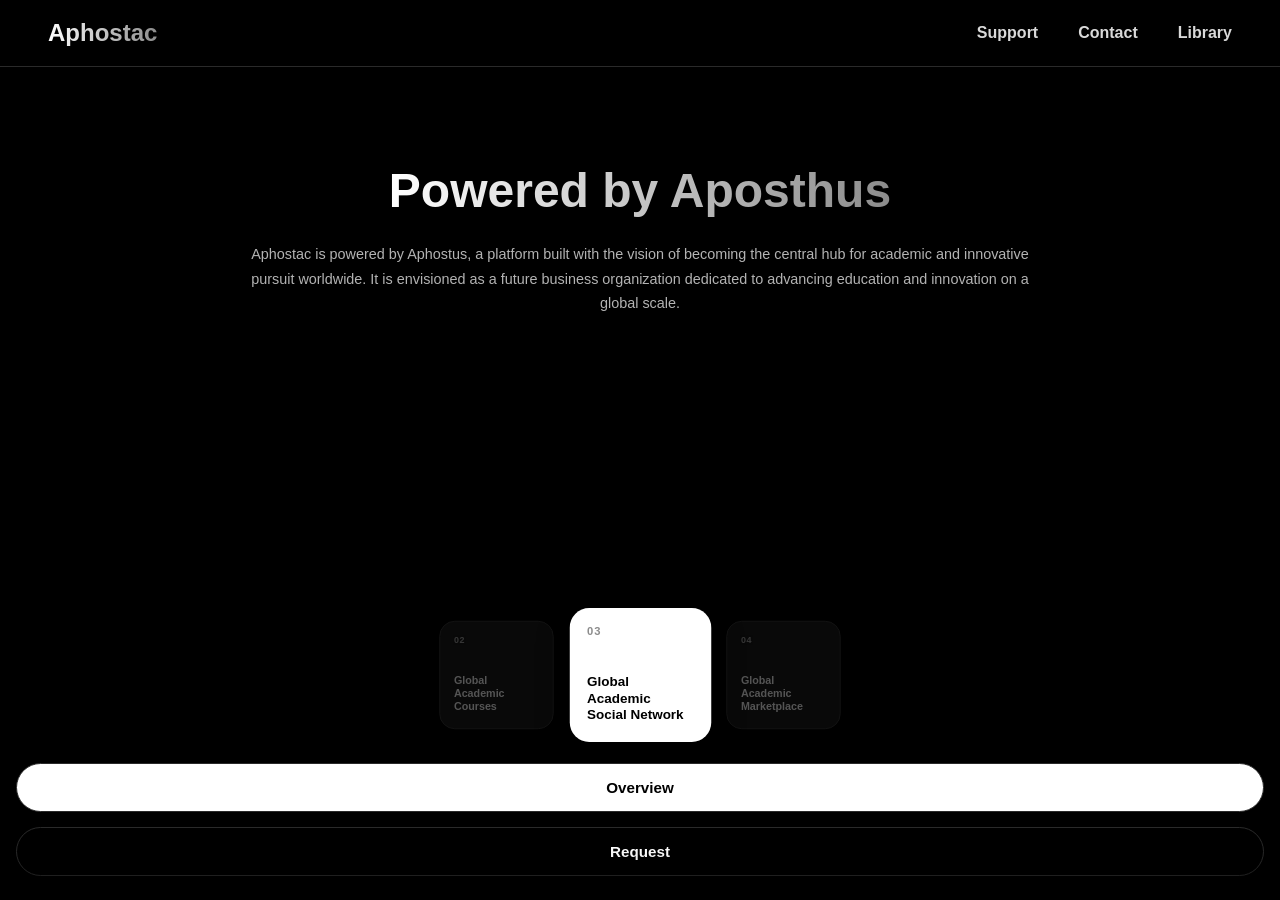
==== index.html @ 4a08800a "Add files via upload" ====
<!DOCTYPE html>
<html lang="en-US">
  <!---Copyrights: 2026 Gabriel Yoan L. Cortez. All rights reserved--->
  <!---Webnotes: Keep in mind to watch out for sources, links, href attributes
  because it will affect the website styles--->

  <head>

    <!--- Metalines --->
    <meta charset="utf-8">
    <meta name="author" content="Gabriel Yoan L. Cortez">
    <meta name="description" content="The official page of Aphostac">
    <meta name="viewport" content="width=device-width, initial-scale=1.0">
    <title>Aphostac</title>
    <!--- Connections --->
    <link rel="stylesheet" href="style.css">
    <script src="script.js" defer></script>
    <link rel="icon" href="Images/Icon.png" type="image/x-icon">
    
  </head>
  <body>

    <!--- Navbar --->
    <div class="nav-container">
      <h1 class="nav-title">Aphostac</h1>
      <nav class="navbar">
        <ul class="nav-list">
          <li><a href="support.html">Support</a></li>
          <li><a href="contact.html">Contact</a></li>
          <li><a href="library.html">Library</a></li>
        </ul>
      </nav>
    </div>
    
    <!--- Mainsect --->
    <main class=main-section>
      <h1 class="title-main">Powered by Aposthus</h1>
      <p class="description-main">Aphostac is powered by Aphostus, a platform built with the vision of 
        becoming the central hub for academic and innovative pursuit worldwide. 
        It is envisioned as a future business organization dedicated to advancing education and innovation on a global scale.
      </p>
      <button class="Viewact-main">Overview</button>
      <button class="Groupact-main">Request</button>
    </main>
    <!--- Showcards --->
    <div class="deck-wrapper">
      <div class="card-deck" id="cardDeck">
        <a class="deck-card deck-card-side" id="deckCardLeft" href="aspects.html">
          <span class="deck-card-index">01</span>
          <h3 class="deck-card-title">Global Academic Workspace</h3>
        </a>
        <a class="deck-card deck-card-center" id="deckCardCenter" href="aspects.html">
          <span class="deck-card-index">02</span>
          <h3 class="deck-card-title">Global Academic Courses</h3>
        </a>
        <a class="deck-card deck-card-side" id="deckCardRight" href="aspects.html">
          <span class="deck-card-index">03</span>
          <h3 class="deck-card-title">Global Academic Social Network</h3>
        </a>
      </div>
    </div>
    <!--- Popup Overlay --->
    <div class="popup-overlay" id="popupOverlay"></div>

    <!--- Overview Popup --->
    <div class="popup-sheet" id="overviewSheet" aria-hidden="true">
      <div class="popup-handle"></div>
      <div class="popup-scroll">
        <div class="popup-header">
          <span class="popup-eyebrow">Overview</span>
          <h2 class="popup-title">About Aphostac</h2>
        </div>

        <div class="popup-section">
          <h3 class="popup-subtitle">Our History</h3>
          <p class="popup-text">Aphostac began as a simple idea: education and innovation shouldn't be scattered across dozens of disconnected tools and platforms. What started as a small academic project grew into a vision for a single global hub, powered by Aphostus, where students, teachers, and institutions could learn, collaborate, and build together. Today, Aphostac is being developed with that same founding principle in mind — bringing structure, community, and intelligence into one connected academic experience.
          Developed by Gabriel Yoan L. Cortez (Founder)</p>
        </div>

        <div class="popup-section">
          <h3 class="popup-subtitle">What Aphostac Offers</h3>
          <div class="popup-cards">

            <div class="popup-card">
              <span class="popup-card-index">01</span>
              <h4 class="popup-card-title">Unified Academic Workspace</h4>
              <p class="popup-card-text">A single space where students and teachers manage coursework, projects, and communication together, removing the need to juggle multiple disconnected apps for one class.</p>
            </div>

            <div class="popup-card">
              <span class="popup-card-index">02</span>
              <h4 class="popup-card-title">Global Academic Courses</h4>
              <p class="popup-card-text">Structured, interconnected courses that let teachers build curricula and let students learn at their own pace, with progress tracked clearly across every subject.</p>
            </div>

            <div class="popup-card">
              <span class="popup-card-index">03</span>
              <h4 class="popup-card-title">Academic Social Network</h4>
              <p class="popup-card-text">A dedicated space for students and educators to connect with peers and mentors worldwide, share ideas, and build academic relationships beyond the classroom.</p>
            </div>

            <div class="popup-card">
              <span class="popup-card-index">04</span>
              <h4 class="popup-card-title">Innovation & Research Hub</h4>
              <p class="popup-card-text">A place for students to publish projects and for teachers to guide research, with tools designed to encourage original thinking and real academic contribution.</p>
            </div>

            <div class="popup-card">
              <span class="popup-card-index">05</span>
              <h4 class="popup-card-title">AI Academic Support</h4>
              <p class="popup-card-text">Built-in AI assistance to help students study smarter and help teachers save time on grading, feedback, and lesson planning, without replacing the human side of learning.</p>
            </div>

          </div>
        </div>
      </div>
    </div>

    <!--- Request Popup --->
    <div class="popup-sheet" id="requestSheet" aria-hidden="true">
      <div class="popup-handle"></div>
      <div class="popup-scroll">
        <div class="popup-header">
          <span class="popup-eyebrow">Request</span>
          <h2 class="popup-title">Get Early Access</h2>
          <p class="popup-text">Aphostac hasn't launched yet. Leave your details below and we'll notify you the moment it's available.</p>
        </div>

        <form class="popup-form" id="requestForm">
          <label class="popup-label">
            Full Name
            <input class="popup-input" type="text" name="name" placeholder="Your name" required>
          </label>

          <label class="popup-label">
            Email Address
            <input class="popup-input" type="email" name="email" placeholder="you@example.com" required>
          </label>

          <label class="popup-label">
            I am a
            <select class="popup-input" name="role" required>
              <option value="" disabled selected>Select one</option>
              <option value="student">Student</option>
              <option value="teacher">Teacher</option>
              <option value="institution">Institution</option>
              <option value="other">Other</option>
            </select>
          </label>

          <label class="popup-label">
            Message (optional)
            <textarea class="popup-input popup-textarea" name="message" placeholder="Tell us a bit about yourself..."></textarea>
          </label>

          <button class="popup-submit" type="submit">Request Early Access</button>
          <p class="popup-form-note" id="requestFormNote"></p>
        </form>
      </div>
    </div>
    
  </body>
</html>
---- style.css ----
/* Fonts >>> */
@font-face {
  font-family: 'ClashDisplay';
  src: url('Fonts/Clash Display/Woff2/ClashDisplay-Extralight.woff2') format('woff2'),
       url('Fonts/Clash Display/Woff1/ClashDisplay-Extralight.woff') format('woff');
  font-weight: 200;
  font-style: normal;
  font-display: swap;
}

@font-face {
  font-family: 'ClashDisplay';
  src: url('Fonts/Clash Display/Woff2/ClashDisplay-Light.woff2') format('woff2'),
       url('Fonts/Clash Display/Woff1/ClashDisplay-Light.woff') format('woff');
  font-weight: 300;
  font-style: normal;
  font-display: swap;
}

@font-face {
  font-family: 'ClashDisplay';
  src: url('Fonts/Clash Display/Woff2/ClashDisplay-Regular.woff2') format('woff2'),
       url('Fonts/Clash Display/Woff1/ClashDisplay-Regular.woff') format('woff');
  font-weight: 400;
  font-style: normal;
  font-display: swap;
}

@font-face {
  font-family: 'ClashDisplay';
  src: url('Fonts/Clash Display/Woff2/ClashDisplay-Medium.woff2') format('woff2'),
       url('Fonts/Clash Display/Woff1/ClashDisplay-Medium.woff') format('woff');
  font-weight: 500;
  font-style: normal;
  font-display: swap;
}

@font-face {
  font-family: 'ClashDisplay';
  src: url('Fonts/Clash Display/Woff2/ClashDisplay-Semibold.woff2') format('woff2'),
       url('Fonts/Clash Display/Woff1/ClashDisplay-Semibold.woff') format('woff');
  font-weight: 600;
  font-style: normal;
  font-display: swap;
}

@font-face {
  font-family: 'ClashDisplay';
  src: url('Fonts/Clash Display/Woff2/ClashDisplay-Bold.woff2') format('woff2'),
       url('Fonts/Clash Display/Woff1/ClashDisplay-Bold.woff') format('woff');
  font-weight: 700;
  font-style: normal;
  font-display: swap;
}

@font-face {
  font-family: 'ClashDisplay Variable';
  src: url('Fonts/Clash Display/Woff2/ClashDisplay-Variable.woff2') format('woff2'),
       url('Fonts/Clash Display/Woff1/ClashDisplay-Variable.woff') format('woff');
  font-weight: 200 700;
  font-style: normal;
  font-display: swap;
}

/* Body >>> */
body {
  background-color: black;
  font-family: 'ClashDisplay', sans-serif;
  font-weight: 400;
  margin: 0;
}

/* Navbar >>> */
:root {
  --title-weight: 600;
}

.nav-container {
  display: flex;
  flex-wrap: nowrap;
  align-items: center;
  justify-content: space-between;
  background-color: #000;
  padding: 1.2rem 3rem;
  border-bottom: 1px solid #2a2a2a;
}

.nav-title {
  font-family: 'ClashDisplay', sans-serif;
  font-weight: 600;
  font-size: 1.5rem;
  margin: 0;
  flex-shrink: 0;
  background: linear-gradient(to right, #ffffff, #8c8c8c);
  -webkit-background-clip: text;
  background-clip: text;
  -webkit-text-fill-color: transparent;
  color: transparent;
}

.navbar {
  flex-shrink: 1;
  min-width: 0;
}

.nav-list {
  display: flex;
  flex-wrap: nowrap;
  list-style: none;
  gap: 2.5rem;
  margin: 0;
  padding: 0;
}

.nav-list a {
  font-family: 'ClashDisplay', sans-serif;
  font-weight: 600;
  text-decoration: none;
  color: #d9d9d9;
  font-size: 1rem;
  white-space: nowrap;
  transition: color 0.2s ease;
}

.nav-list a:hover {
  color: #ffffff;
}

/* Medias >>> */
@media (max-width: 768px) {
  .nav-container {
    padding: 1rem 1.5rem;
  }

  .nav-title {
    font-size: 1.4rem;
  }

  .nav-list {
    gap: 1.2rem;
  }

  .nav-list a {
    font-size: 0.85rem;
  }
}

@media (max-width: 480px) {
  .nav-container {
    padding: 0.8rem 1rem;
  }

  .nav-title {
    font-size: 0.85rem;
  }

  .nav-list {
    gap: 0.7rem;
  }

  .nav-list a {
    font-size: 0.7rem;
  }
}

/* Mainsect >>> */
.main-section {
  display: flex;
  flex-direction: column;
  align-items: center;
  justify-content: center;
  text-align: center;
  padding: 6rem 2rem;
  padding-bottom: 10rem;
  max-width: 800px;
  margin: 0 auto;
}

.title-main {
  font-family: 'ClashDisplay', sans-serif;
  font-weight: 600;
  font-size: 3rem;
  margin: 0 0 1.5rem;
  background: linear-gradient(to right, #ffffff, #8c8c8c);
  -webkit-background-clip: text;
  background-clip: text;
  -webkit-text-fill-color: transparent;
  color: transparent;
}

.description-main {
  font-family: 'ClashDisplay', sans-serif;
  font-weight: 400;
  font-size: 0.9rem;
  line-height: 1.7;
  color: #b3b3b3;
  margin: 0;
}

/* Mainbuts >>> */
.Viewact-main,
.Groupact-main {
  position: fixed;
  left: 1rem;
  right: 1rem;
  width: auto;
  font-family: 'ClashDisplay', sans-serif;
  font-weight: 600;
  font-size: 0.95rem;
  padding: 0.95rem 1.5rem;
  border-radius: 999px;
  border: 1px solid #2a2a2a;
  cursor: pointer;
  transition: transform 0.2s ease, opacity 0.2s ease;
  z-index: 100;
}

.Viewact-main:hover,
.Groupact-main:hover {
  transform: translateY(-2px);
  opacity: 0.9;
}

.Groupact-main {
  bottom: max(1.5rem, env(safe-area-inset-bottom));
  background-color: #000000;
  color: #ffffff;
}

.Viewact-main {
  bottom: calc(max(1.5rem, env(safe-area-inset-bottom)) + 4rem);
  background-color: #ffffff;
  color: #000000;
}

@media (max-width: 768px) {
  .main-section {
    padding: 4rem 1.5rem;
    padding-bottom: 9rem;
  }

  .title-main {
    font-size: 2.2rem;
  }

  .description-main {
    font-size: 1rem;
  }
}

@media (max-width: 480px) {
  .main-section {
    padding: 3rem 1rem;
    padding-bottom: 8.5rem;
  }

  .title-main {
    font-size: 1.7rem;
  }

  .description-main {
    font-size: 0.75rem;
  }

  .Viewact-main,
  .Groupact-main {
    left: 0.75rem;
    right: 0.75rem;
    font-size: 0.85rem;
    padding: 0.85rem 1.25rem;
  }

  .Viewact-main {
    bottom: calc(max(1rem, env(safe-area-inset-bottom)) + 3.5rem);
  }

  .Groupact-main {
    bottom: max(1rem, env(safe-area-inset-bottom));
  }
}

/* Card Deck >>> */
.deck-wrapper {
  position: fixed;
  left: 1rem;
  right: 1rem;
  bottom: calc(max(1.5rem, env(safe-area-inset-bottom)) + 8.6rem);
  z-index: 90;
  display: flex;
  justify-content: center;
  pointer-events: none;
}

.card-deck {
  display: flex;
  align-items: center;
  justify-content: center;
  gap: 0.75rem;
  width: 100%;
  max-width: 420px;
  pointer-events: auto;
}

.deck-card {
  flex: 1;
  text-decoration: none;
  border-radius: 18px;
  padding: 1rem;
  display: flex;
  flex-direction: column;
  justify-content: space-between;
  height: 92px;
  overflow: hidden;
  cursor: pointer;
  transition: transform 0.4s cubic-bezier(.22,.9,.32,1),
              opacity 0.4s ease,
              background-color 0.4s ease,
              box-shadow 0.4s ease;
}

.deck-card-index {
  font-family: 'ClashDisplay', sans-serif;
  font-weight: 600;
  font-size: 0.65rem;
  letter-spacing: 0.08em;
}

.deck-card-title {
  font-family: 'ClashDisplay', sans-serif;
  font-weight: 600;
  font-size: 0.78rem;
  line-height: 1.25;
  margin: 0;
}

.deck-card-side {
  background-color: #111111;
  border: 1px solid #262626;
  color: #9a9a9a;
  transform: scale(0.86);
  opacity: 0.55;
}

.deck-card-center {
  background-color: #ffffff;
  color: #000000;
  transform: scale(1.08);
  opacity: 1;
  box-shadow: 0 12px 30px rgba(0, 0, 0, 0.35);
  z-index: 2;
}

.deck-card-center .deck-card-index {
  opacity: 0.45;
}

.deck-card-side .deck-card-index {
  opacity: 0.6;
}

.deck-card.is-swapping {
  opacity: 0;
  transform: scale(0.9) translateY(6px);
}

@media (max-width: 480px) {
  .deck-wrapper {
    bottom: calc(max(1rem, env(safe-area-inset-bottom)) + 7.2rem);
  }
  .card-deck {
    gap: 0.5rem;
    max-width: 340px;
  }
  .deck-card {
    height: 78px;
    padding: 0.8rem;
    border-radius: 14px;
  }
  .deck-card-title {
    font-size: 0.68rem;
  }
  .deck-card-index {
    font-size: 0.58rem;
  }
}

/* Popup Sheets >>> */
.popup-overlay {
  position: fixed;
  inset: 0;
  background-color: rgba(0, 0, 0, 0.65);
  opacity: 0;
  pointer-events: none;
  transition: opacity 0.35s ease;
  z-index: 195;
}

.popup-overlay.active {
  opacity: 1;
  pointer-events: auto;
}

.popup-sheet {
  position: fixed;
  left: 0;
  right: 0;
  bottom: 0;
  top: 230px;
  background-color: #0d0d0d;
  border-top: 1px solid #2a2a2a;
  border-radius: 24px 24px 0 0;
  box-shadow: 0 -12px 40px rgba(0, 0, 0, 0.5);
  transform: translateY(100%);
  transition: transform 0.4s cubic-bezier(.22,.9,.32,1);
  z-index: 200;
  display: flex;
  flex-direction: column;
  overflow: hidden;
}

.popup-sheet.active {
  transform: translateY(0);
}

.popup-handle {
  flex-shrink: 0;
  width: 44px;
  height: 4px;
  background-color: #333333;
  border-radius: 999px;
  margin: 0.9rem auto 0.6rem;
  cursor: grab;
  touch-action: none;
}

.popup-scroll {
  overflow-y: auto;
  padding: 0.5rem 1.8rem 3rem;
  -webkit-overflow-scrolling: touch;
}

.popup-header {
  padding-top: 0.5rem;
  margin-bottom: 1.5rem;
}

.popup-eyebrow {
  font-family: 'ClashDisplay', sans-serif;
  font-weight: 600;
  font-size: 0.75rem;
  letter-spacing: 0.12em;
  text-transform: uppercase;
  color: #7a7a7a;
}

.popup-title {
  font-family: 'ClashDisplay', sans-serif;
  font-weight: 600;
  font-size: 1.8rem;
  margin: 0.4rem 0 0.8rem;
  background: linear-gradient(to right, #ffffff, #8c8c8c);
  -webkit-background-clip: text;
  background-clip: text;
  -webkit-text-fill-color: transparent;
  color: transparent;
}

.popup-section {
  margin-bottom: 2rem;
}

.popup-subtitle {
  font-family: 'ClashDisplay', sans-serif;
  font-weight: 600;
  font-size: 1.1rem;
  color: #ffffff;
  margin: 0 0 0.8rem;
}

.popup-text {
  font-family: 'ClashDisplay', sans-serif;
  font-weight: 400;
  font-size: 0.9rem;
  line-height: 1.7;
  color: #b3b3b3;
  margin: 0;
}

.popup-cards {
  display: flex;
  flex-direction: column;
  gap: 0.9rem;
}

.popup-card {
  background-color: #111111;
  border: 1px solid #262626;
  border-radius: 18px;
  padding: 1.2rem 1.3rem;
  transition: border-color 0.2s ease, transform 0.2s ease;
}

.popup-card:hover {
  border-color: #3a3a3a;
  transform: translateY(-2px);
}

.popup-card-index {
  font-family: 'ClashDisplay', sans-serif;
  font-weight: 600;
  font-size: 0.65rem;
  letter-spacing: 0.08em;
  color: #7a7a7a;
}

.popup-card-title {
  font-family: 'ClashDisplay', sans-serif;
  font-weight: 600;
  font-size: 0.95rem;
  color: #ffffff;
  margin: 0.5rem 0 0.5rem;
}

.popup-card-text {
  font-family: 'ClashDisplay', sans-serif;
  font-weight: 400;
  font-size: 0.82rem;
  line-height: 1.6;
  color: #a3a3a3;
  margin: 0;
}

/* Popup Form >>> */
.popup-form {
  display: flex;
  flex-direction: column;
  gap: 1.1rem;
}

.popup-label {
  font-family: 'ClashDisplay', sans-serif;
  font-weight: 500;
  font-size: 0.82rem;
  color: #b3b3b3;
  display: flex;
  flex-direction: column;
  gap: 0.5rem;
}

.popup-input {
  font-family: 'ClashDisplay', sans-serif;
  font-weight: 400;
  font-size: 0.9rem;
  color: #ffffff;
  background-color: #111111;
  border: 1px solid #262626;
  border-radius: 12px;
  padding: 0.85rem 1rem;
  outline: none;
  transition: border-color 0.2s ease;
}

.popup-input:focus {
  border-color: #6a6a6a;
}

.popup-textarea {
  resize: vertical;
  min-height: 90px;
}

.popup-submit {
  font-family: 'ClashDisplay', sans-serif;
  font-weight: 600;
  font-size: 0.95rem;
  padding: 0.95rem 1.5rem;
  border-radius: 999px;
  border: 1px solid #2a2a2a;
  background-color: #ffffff;
  color: #000000;
  cursor: pointer;
  margin-top: 0.4rem;
  transition: transform 0.2s ease, opacity 0.2s ease;
}

.popup-submit:hover {
  transform: translateY(-2px);
  opacity: 0.9;
}

.popup-form-note {
  font-family: 'ClashDisplay', sans-serif;
  font-weight: 400;
  font-size: 0.8rem;
  color: #7a7a7a;
  min-height: 1rem;
  margin: 0;
  opacity: 0;
  transition: opacity 0.3s ease;
}

.popup-form-note.show {
  opacity: 1;
  color: #9ad19a;
}

body.popup-open {
  overflow: hidden;
}

@media (max-width: 768px) {
  .popup-sheet {
    top: 200px;
  }
  .popup-title {
    font-size: 1.5rem;
  }
}

@media (max-width: 480px) {
  .popup-sheet {
    top: 165px;
  }
  .popup-scroll {
    padding: 0.5rem 1.3rem 2.5rem;
  }
  .popup-title {
    font-size: 1.3rem;
  }
}
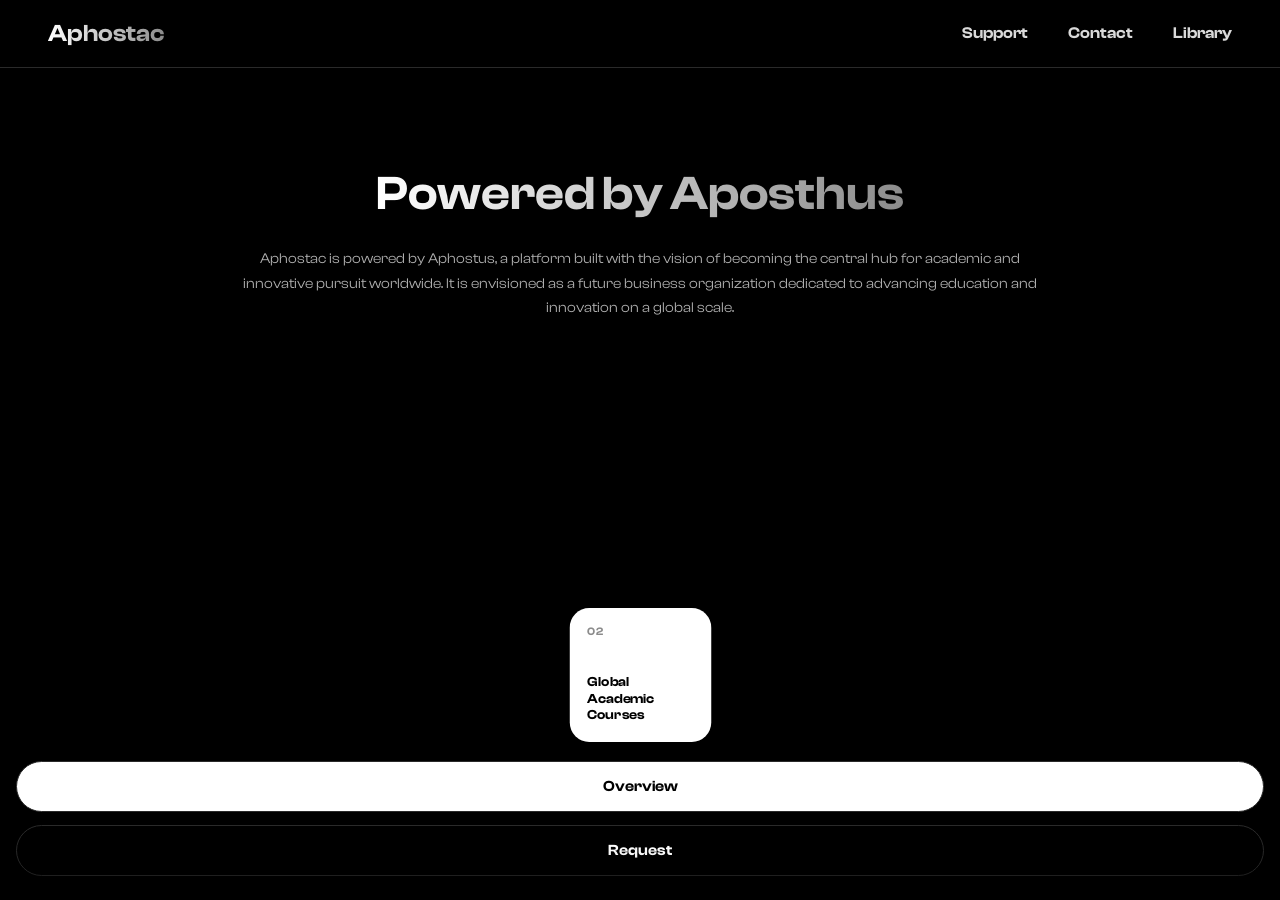
==== commit c8a249ff: "Add files via upload" ====
--- a/index.html
+++ b/index.html
@@ -15,7 +15,7 @@
     <!--- Connections --->
     <link rel="stylesheet" href="style.css">
     <script src="script.js" defer></script>
-    <link rel="icon" href="Images/Icon.png" type="image/x-icon">
+    <link rel="icon" href="Icon.png" type="image/x-icon">
     
   </head>
   <body>
--- a/style.css
+++ b/style.css
@@ -1,8 +1,8 @@
 /* Fonts >>> */
 @font-face {
   font-family: 'ClashDisplay';
-  src: url('Fonts/Clash Display/Woff2/ClashDisplay-Extralight.woff2') format('woff2'),
-       url('Fonts/Clash Display/Woff1/ClashDisplay-Extralight.woff') format('woff');
+  src: url('ClashDisplay-Extralight.woff2') format('woff2'),
+       url('ClashDisplay-Extralight.woff') format('woff');
   font-weight: 200;
   font-style: normal;
   font-display: swap;
@@ -10,8 +10,8 @@
 
 @font-face {
   font-family: 'ClashDisplay';
-  src: url('Fonts/Clash Display/Woff2/ClashDisplay-Light.woff2') format('woff2'),
-       url('Fonts/Clash Display/Woff1/ClashDisplay-Light.woff') format('woff');
+  src: url('ClashDisplay-Light.woff2') format('woff2'),
+       url('ClashDisplay-Light.woff') format('woff');
   font-weight: 300;
   font-style: normal;
   font-display: swap;
@@ -19,8 +19,8 @@
 
 @font-face {
   font-family: 'ClashDisplay';
-  src: url('Fonts/Clash Display/Woff2/ClashDisplay-Regular.woff2') format('woff2'),
-       url('Fonts/Clash Display/Woff1/ClashDisplay-Regular.woff') format('woff');
+  src: url('ClashDisplay-Regular.woff2') format('woff2'),
+       url('ClashDisplay-Regular.woff') format('woff');
   font-weight: 400;
   font-style: normal;
   font-display: swap;
@@ -28,8 +28,8 @@
 
 @font-face {
   font-family: 'ClashDisplay';
-  src: url('Fonts/Clash Display/Woff2/ClashDisplay-Medium.woff2') format('woff2'),
-       url('Fonts/Clash Display/Woff1/ClashDisplay-Medium.woff') format('woff');
+  src: url('ClashDisplay-Medium.woff2') format('woff2'),
+       url('ClashDisplay-Medium.woff') format('woff');
   font-weight: 500;
   font-style: normal;
   font-display: swap;
@@ -37,8 +37,8 @@
 
 @font-face {
   font-family: 'ClashDisplay';
-  src: url('Fonts/Clash Display/Woff2/ClashDisplay-Semibold.woff2') format('woff2'),
-       url('Fonts/Clash Display/Woff1/ClashDisplay-Semibold.woff') format('woff');
+  src: url('ClashDisplay-Semibold.woff2') format('woff2'),
+       url('ClashDisplay-Semibold.woff') format('woff');
   font-weight: 600;
   font-style: normal;
   font-display: swap;
@@ -46,8 +46,8 @@
 
 @font-face {
   font-family: 'ClashDisplay';
-  src: url('Fonts/Clash Display/Woff2/ClashDisplay-Bold.woff2') format('woff2'),
-       url('Fonts/Clash Display/Woff1/ClashDisplay-Bold.woff') format('woff');
+  src: url('ClashDisplay-Bold.woff2') format('woff2'),
+       url('ClashDisplay-Bold.woff') format('woff');
   font-weight: 700;
   font-style: normal;
   font-display: swap;
@@ -55,8 +55,8 @@
 
 @font-face {
   font-family: 'ClashDisplay Variable';
-  src: url('Fonts/Clash Display/Woff2/ClashDisplay-Variable.woff2') format('woff2'),
-       url('Fonts/Clash Display/Woff1/ClashDisplay-Variable.woff') format('woff');
+  src: url('ClashDisplay-Variable.woff2') format('woff2'),
+       url('ClashDisplay-Variable.woff') format('woff');
   font-weight: 200 700;
   font-style: normal;
   font-display: swap;
